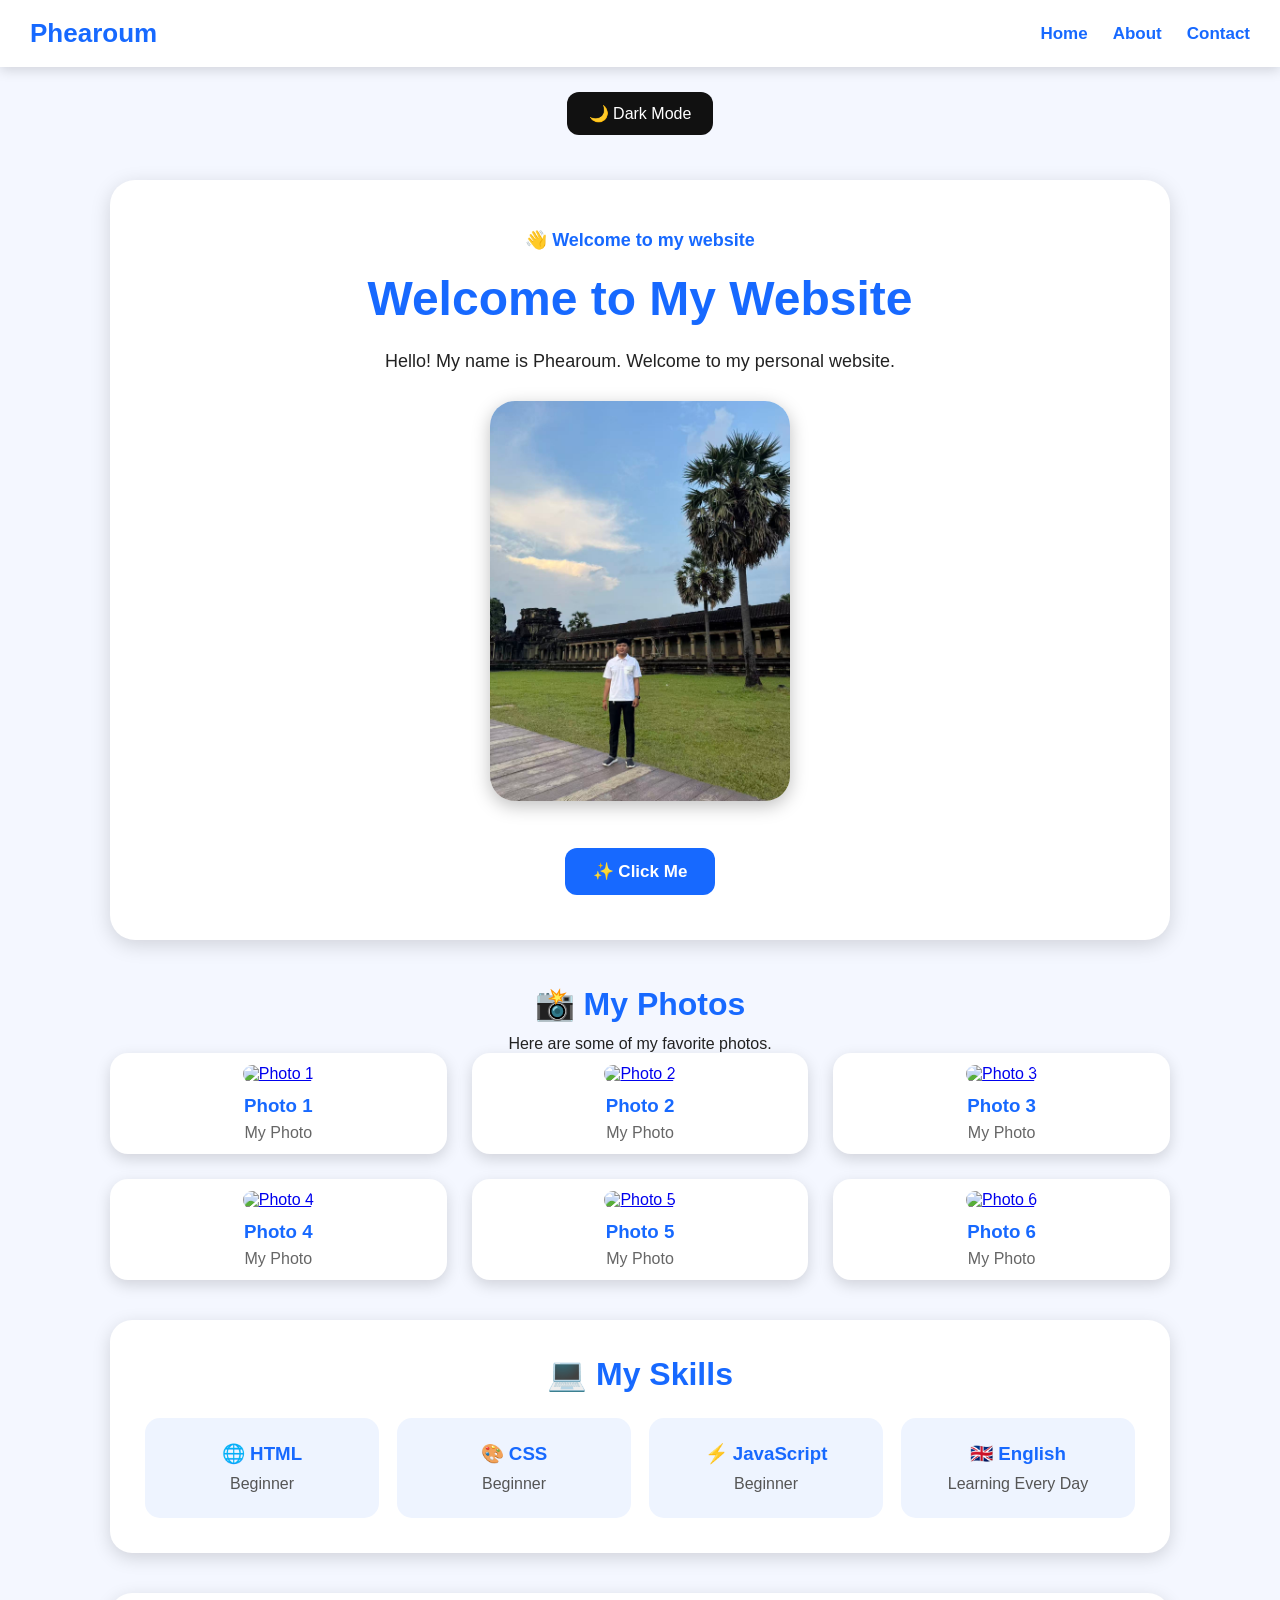
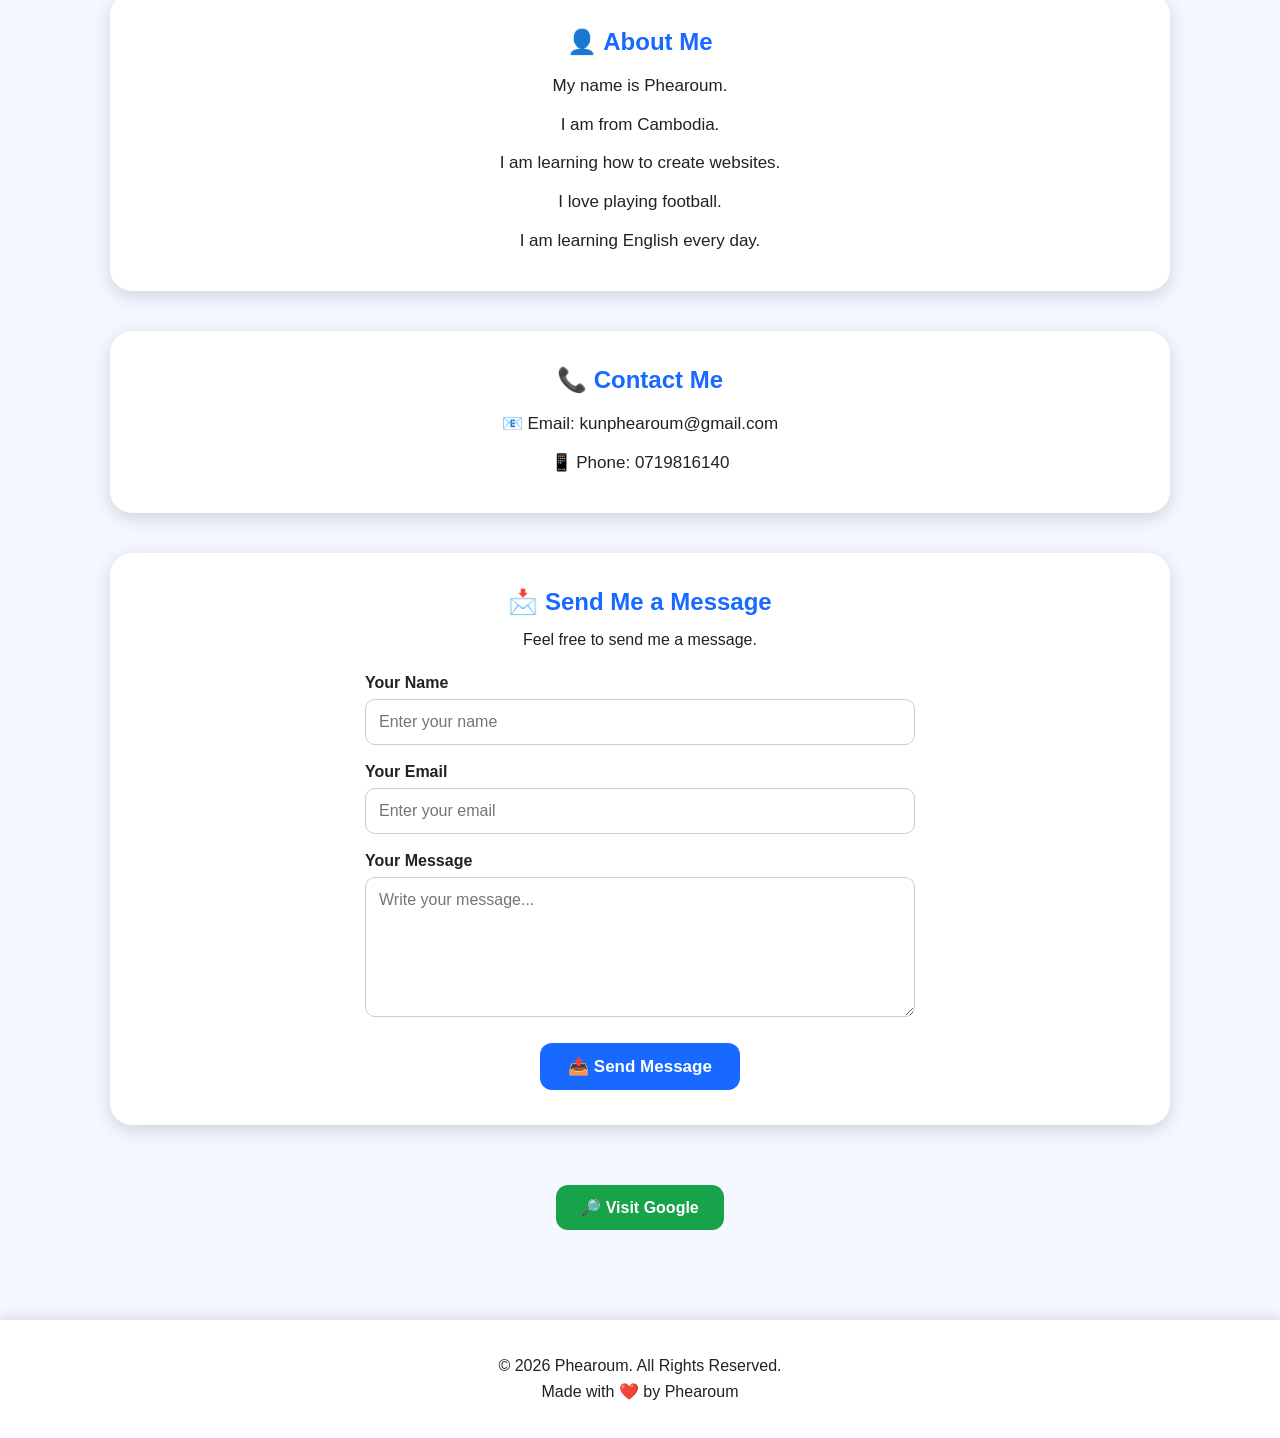
==== index.html @ 8647d12d "Add files via upload" ====
<!DOCTYPE html>
<html lang="en">

<head>
    <meta charset="UTF-8">
    <meta name="viewport" content="width=device-width, initial-scale=1.0">

    <title>Phearoum's Website</title>

    <link rel="stylesheet" href="style.css">
</head>

<body>

    <!-- ================= NAVIGATION ================= -->

    <nav class="navbar">

        <h2 class="logo">Phearoum</h2>

        <div class="nav-links">
            <a href="index.html">Home</a>
            <a href="about.html">About</a>
            <a href="contact.html">Contact</a>
        </div>

    </nav>


    <!-- ================= DARK MODE ================= -->

    <button
        class="dark-button"
        id="darkButton"
        onclick="darkMode()"
    >
        🌙 Dark Mode
    </button>


    <!-- ================= MAIN ================= -->

    <main>


        <!-- ================= HERO ================= -->

        <section class="hero">

            <p class="welcome-text">
                👋 Welcome to my website
            </p>

            <h1 id="title">
                Welcome to My Website
            </h1>

            <p>
                Hello! My name is Phearoum.
                Welcome to my personal website.
            </p>

            <img
                src="photo.jpg"
                alt="Phearoum"
                class="profile-photo"
            >

            <br><br>

            <button
                class="my-button"
                onclick="changeText()"
            >
                ✨ Click Me
            </button>

        </section>


        <!-- ================= PHOTO GALLERY ================= -->

        <section>

            <h2 class="section-title">
                📸 My Photos
            </h2>

            <p>
                Here are some of my favorite photos.
            </p>


            <div class="gallery">


                <!-- Photo 1 -->

                <div class="photo-card">

                    <a
                        href="images/photo1.jpg"
                        target="_blank"
                    >

                        <img
                            src="images/photo1.jpg"
                            alt="Photo 1"
                        >

                    </a>

                    <h3>Photo 1</h3>

                    <p>My Photo</p>

                </div>


                <!-- Photo 2 -->

                <div class="photo-card">

                    <a
                        href="images/photo2.jpg"
                        target="_blank"
                    >

                        <img
                            src="images/photo2.jpg"
                            alt="Photo 2"
                        >

                    </a>

                    <h3>Photo 2</h3>

                    <p>My Photo</p>

                </div>


                <!-- Photo 3 -->

                <div class="photo-card">

                    <a
                        href="images/photo3.jpg"
                        target="_blank"
                    >

                        <img
                            src="images/photo3.jpg"
                            alt="Photo 3"
                        >

                    </a>

                    <h3>Photo 3</h3>

                    <p>My Photo</p>

                </div>


                <!-- Photo 4 -->

                <div class="photo-card">

                    <a
                        href="images/photo4.jpg"
                        target="_blank"
                    >

                        <img
                            src="images/photo4.jpg"
                            alt="Photo 4"
                        >

                    </a>

                    <h3>Photo 4</h3>

                    <p>My Photo</p>

                </div>


                <!-- Photo 5 -->

                <div class="photo-card">

                    <a
                        href="images/photo5.jpg"
                        target="_blank"
                    >

                        <img
                            src="images/photo5.jpg"
                            alt="Photo 5"
                        >

                    </a>

                    <h3>Photo 5</h3>

                    <p>My Photo</p>

                </div>


                <!-- Photo 6 -->

                <div class="photo-card">

                    <a
                        href="images/photo6.jpg"
                        target="_blank"
                    >

                        <img
                            src="images/photo6.jpg"
                            alt="Photo 6"
                        >

                    </a>

                    <h3>Photo 6</h3>

                    <p>My Photo</p>

                </div>


            </div>

        </section>


        <!-- ================= SKILLS ================= -->

        <section class="skills-box">

            <h2 class="section-title">
                💻 My Skills
            </h2>


            <div class="skills">


                <div class="skill">

                    <h3>🌐 HTML</h3>

                    <p>Beginner</p>

                </div>


                <div class="skill">

                    <h3>🎨 CSS</h3>

                    <p>Beginner</p>

                </div>


                <div class="skill">

                    <h3>⚡ JavaScript</h3>

                    <p>Beginner</p>

                </div>


                <div class="skill">

                    <h3>🇬🇧 English</h3>

                    <p>Learning Every Day</p>

                </div>


            </div>

        </section>


        <!-- ================= ABOUT ================= -->

        <section class="about-box">

            <h2>
                👤 About Me
            </h2>

            <p>
                My name is Phearoum.
            </p>

            <p>
                I am from Cambodia.
            </p>

            <p>
                I am learning how to create websites.
            </p>

            <p>
                I love playing football.
            </p>

            <p>
                I am learning English every day.
            </p>

        </section>


        <!-- ================= CONTACT ================= -->

        <section class="contact-box">

            <h2>
                📞 Contact Me
            </h2>

            <p>
                📧 Email: kunphearoum@gmail.com
            </p>

            <p>
                📱 Phone: 0719816140
            </p>

        </section>


        <!-- ================= CONTACT FORM ================= -->

        <section class="form-box">

            <h2>
                📩 Send Me a Message
            </h2>

            <p>
                Feel free to send me a message.
            </p>


            <!-- FORMSPREE FORM -->

            <form
                action="https://formspree.io/f/xwlkllrn"
                method="POST"
            >


                <!-- Name -->

                <label for="name">
                    Your Name
                </label>

                <input
                    type="text"
                    id="name"
                    name="name"
                    placeholder="Enter your name"
                    required
                >


                <!-- Email -->

                <label for="email">
                    Your Email
                </label>

                <input
                    type="email"
                    id="email"
                    name="email"
                    placeholder="Enter your email"
                    required
                >


                <!-- Message -->

                <label for="message">
                    Your Message
                </label>

                <textarea
                    id="message"
                    name="message"
                    placeholder="Write your message..."
                    required
                ></textarea>


                <!-- Send -->

                <button
                    class="send-button"
                    type="submit"
                >
                    📤 Send Message
                </button>


            </form>

        </section>


        <!-- ================= GOOGLE BUTTON ================= -->

        <a
            class="google-button"
            href="https://www.google.com"
            target="_blank"
        >
            🔎 Visit Google
        </a>


    </main>


    <!-- ================= FOOTER ================= -->

    <footer>

        <p>
            © 2026 Phearoum. All Rights Reserved.
        </p>

        <p>
            Made with ❤️ by Phearoum
        </p>

    </footer>


    <!-- ================= JAVASCRIPT ================= -->

    <script>


        /* Change Text */

        function changeText() {

            document.getElementById("title").textContent =
                "Hello Phearoum! 👋";

        }


        /* Dark Mode */

        function darkMode() {

            document.body.classList.toggle("dark-mode");


            const button =
                document.getElementById("darkButton");


            if (
                document.body.classList.contains("dark-mode")
            ) {

                localStorage.setItem(
                    "darkMode",
                    "on"
                );

                button.textContent =
                    "☀️ Light Mode";

            } else {

                localStorage.setItem(
                    "darkMode",
                    "off"
                );

                button.textContent =
                    "🌙 Dark Mode";

            }

        }


        /* Remember Dark Mode */

        if (
            localStorage.getItem("darkMode") === "on"
        ) {

            document.body.classList.add(
                "dark-mode"
            );

            document.getElementById(
                "darkButton"
            ).textContent =
                "☀️ Light Mode";

        }


    </script>


</body>

</html>
---- style.css ----
* {
    box-sizing: border-box;
    margin: 0;
    padding: 0;
}

body {
    font-family: Arial, sans-serif;
    background: #f4f7ff;
    color: #222;
    text-align: center;
    transition: 0.3s;
}

.navbar {
    background: white;
    padding: 18px 30px;
    display: flex;
    justify-content: space-between;
    align-items: center;
    box-shadow: 0 3px 12px rgba(0, 0, 0, 0.15);
    position: sticky;
    top: 0;
    z-index: 100;
}

.logo {
    color: #1769ff;
    font-size: 26px;
}

.nav-links {
    display: flex;
    gap: 25px;
}

.nav-links a {
    color: #1769ff;
    text-decoration: none;
    font-size: 17px;
    font-weight: bold;
    transition: 0.3s;
}

.nav-links a:hover {
    color: red;
    transform: translateY(-2px);
}

.dark-button {
    margin: 25px;
    padding: 12px 22px;
    background: #111;
    color: white;
    border: none;
    border-radius: 12px;
    cursor: pointer;
    font-size: 16px;
    transition: 0.3s;
}

.dark-button:hover {
    transform: scale(1.05);
}

main {
    max-width: 1100px;
    margin: auto;
    padding: 20px;
}

.hero {
    background: white;
    padding: 45px 25px;
    border-radius: 25px;
    box-shadow: 0 5px 20px rgba(0, 0, 0, 0.15);
    margin-bottom: 45px;
}

.welcome-text {
    color: #1769ff;
    font-size: 18px;
    font-weight: bold;
    margin-bottom: 15px;
}

h1 {
    color: #1769ff;
    font-size: 48px;
    margin-bottom: 20px;
}

.hero p {
    font-size: 18px;
    line-height: 1.7;
}

.profile-photo {
    width: 300px;
    max-width: 90%;
    margin: 25px 0;
    border-radius: 25px;
    box-shadow: 0 5px 18px rgba(0, 0, 0, 0.25);
}

.my-button,
.send-button {
    background: #1769ff;
    color: white;
    border: none;
    padding: 13px 28px;
    border-radius: 12px;
    font-size: 17px;
    font-weight: bold;
    cursor: pointer;
    transition: 0.3s;
}

.my-button:hover,
.send-button:hover {
    background: #0046c7;
    transform: scale(1.05);
}

.section-title {
    color: #1769ff;
    font-size: 32px;
    margin-bottom: 12px;
}

.gallery-section {
    margin-bottom: 50px;
}

.gallery-section > p {
    margin-bottom: 25px;
}

.gallery {
    display: grid;
    grid-template-columns: repeat(3, 1fr);
    gap: 25px;
}

.photo-card {
    background: white;
    padding: 12px;
    border-radius: 18px;
    box-shadow: 0 5px 15px rgba(0, 0, 0, 0.15);
    transition: 0.3s;
}

.photo-card:hover {
    transform: translateY(-8px);
}

.photo-card img {
    width: 100%;
    height: 200px;
    object-fit: cover;
    border-radius: 12px;
}

.photo-card h3 {
    margin-top: 12px;
    color: #1769ff;
}

.photo-card p {
    margin-top: 7px;
    color: #666;
}

.skills-box,
.about-box,
.contact-box,
.form-box {
    background: white;
    padding: 35px;
    margin: 40px 0;
    border-radius: 22px;
    box-shadow: 0 5px 18px rgba(0, 0, 0, 0.15);
}

.skills {
    display: grid;
    grid-template-columns: repeat(4, 1fr);
    gap: 18px;
    margin-top: 25px;
}

.skill {
    background: #eef4ff;
    padding: 25px 15px;
    border-radius: 15px;
    transition: 0.3s;
}

.skill:hover {
    transform: translateY(-6px);
}

.skill h3 {
    color: #1769ff;
    margin-bottom: 10px;
}

.skill p {
    color: #555;
}

.about-box p,
.contact-box p {
    font-size: 17px;
    line-height: 1.8;
    margin-top: 8px;
}

.about-box h2,
.contact-box h2,
.form-box h2 {
    color: #1769ff;
    margin-bottom: 15px;
}

.form-box > p {
    margin-bottom: 25px;
}

.form-box form {
    max-width: 550px;
    margin: auto;
    text-align: left;
}

.form-box label {
    display: block;
    margin-top: 18px;
    margin-bottom: 7px;
    font-weight: bold;
}

.form-box input,
.form-box textarea {
    width: 100%;
    padding: 13px;
    border: 1px solid #ccc;
    border-radius: 10px;
    font-size: 16px;
    font-family: Arial, sans-serif;
    outline: none;
}

.form-box input:focus,
.form-box textarea:focus {
    border-color: #1769ff;
}

.form-box textarea {
    height: 140px;
    resize: vertical;
}

.send-button {
    display: block;
    margin: 22px auto 0;
}

#thankYou {
    color: green;
    font-size: 18px;
    font-weight: bold;
    margin-top: 20px;
}

.google-button {
    display: inline-block;
    background: #16a34a;
    color: white;
    padding: 13px 25px;
    margin: 20px 0 40px;
    text-decoration: none;
    border-radius: 12px;
    font-weight: bold;
    transition: 0.3s;
}

.google-button:hover {
    background: #087f35;
    transform: scale(1.05);
}

footer {
    background: white;
    padding: 30px;
    margin-top: 30px;
    box-shadow: 0 -3px 12px rgba(0, 0, 0, 0.12);
}

footer p {
    margin: 7px;
}

.dark-mode {
    background: #181818;
    color: white;
}

.dark-mode .navbar,
.dark-mode .hero,
.dark-mode .photo-card,
.dark-mode .skills-box,
.dark-mode .about-box,
.dark-mode .contact-box,
.dark-mode .form-box,
.dark-mode footer {
    background: #292929;
}

.dark-mode .nav-links a {
    color: #66a3ff;
}

.dark-mode .skill {
    background: #383838;
}

.dark-mode .skill p,
.dark-mode .photo-card p {
    color: #ddd;
}

.dark-mode .form-box input,
.dark-mode .form-box textarea {
    background: #333;
    color: white;
    border-color: #666;
}

.dark-mode h1,
.dark-mode h2,
.dark-mode h3 {
    color: #66a3ff;
}

@media (max-width: 800px) {

    .gallery {
        grid-template-columns: repeat(2, 1fr);
    }

    .skills {
        grid-template-columns: repeat(2, 1fr);
    }

    h1 {
        font-size: 38px;
    }
}

@media (max-width: 550px) {

    .navbar {
        flex-direction: column;
        gap: 15px;
    }

    .nav-links {
        gap: 15px;
    }

    .nav-links a {
        font-size: 15px;
    }

    .gallery {
        grid-template-columns: 1fr;
    }

    .skills {
        grid-template-columns: 1fr;
    }

    h1 {
        font-size: 32px;
    }

    .hero {
        padding: 30px 15px;
    }

    .skills-box,
    .about-box,
    .contact-box,
    .form-box {
        padding: 25px 18px;
    }
}
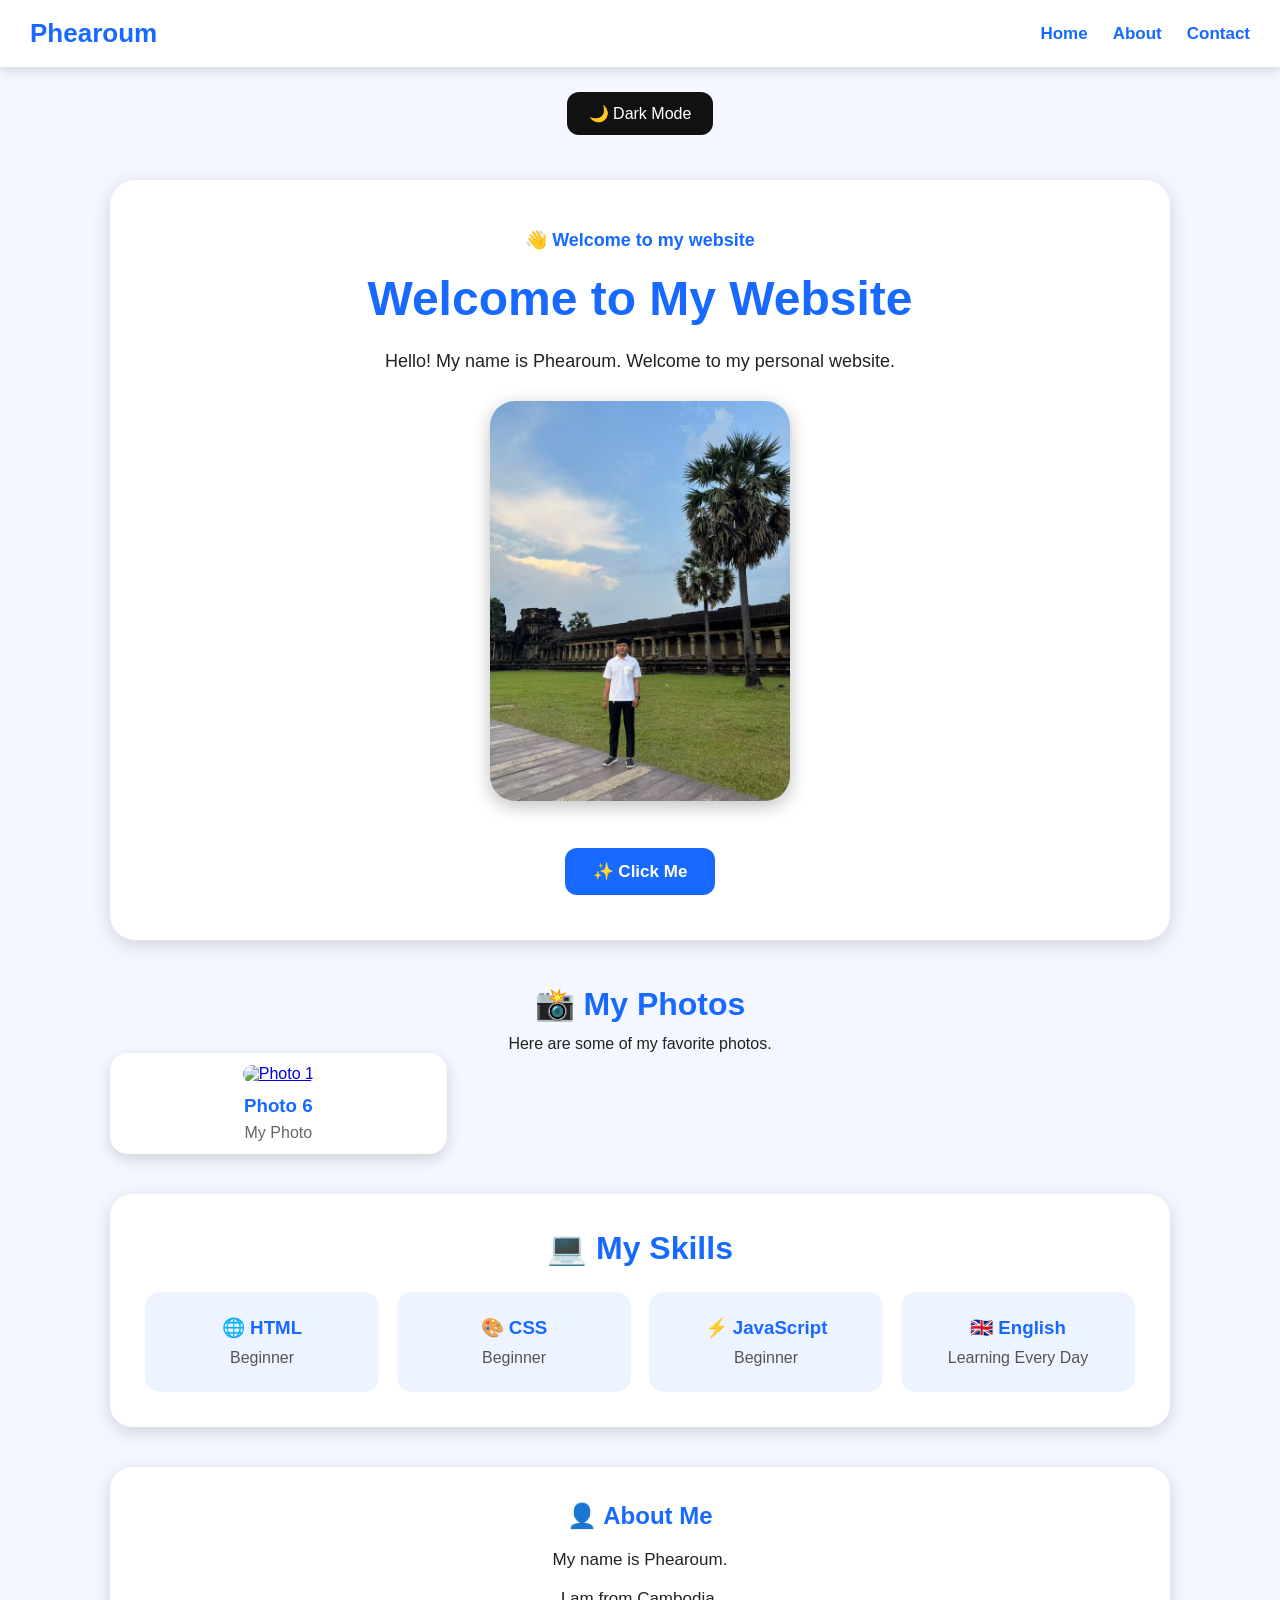
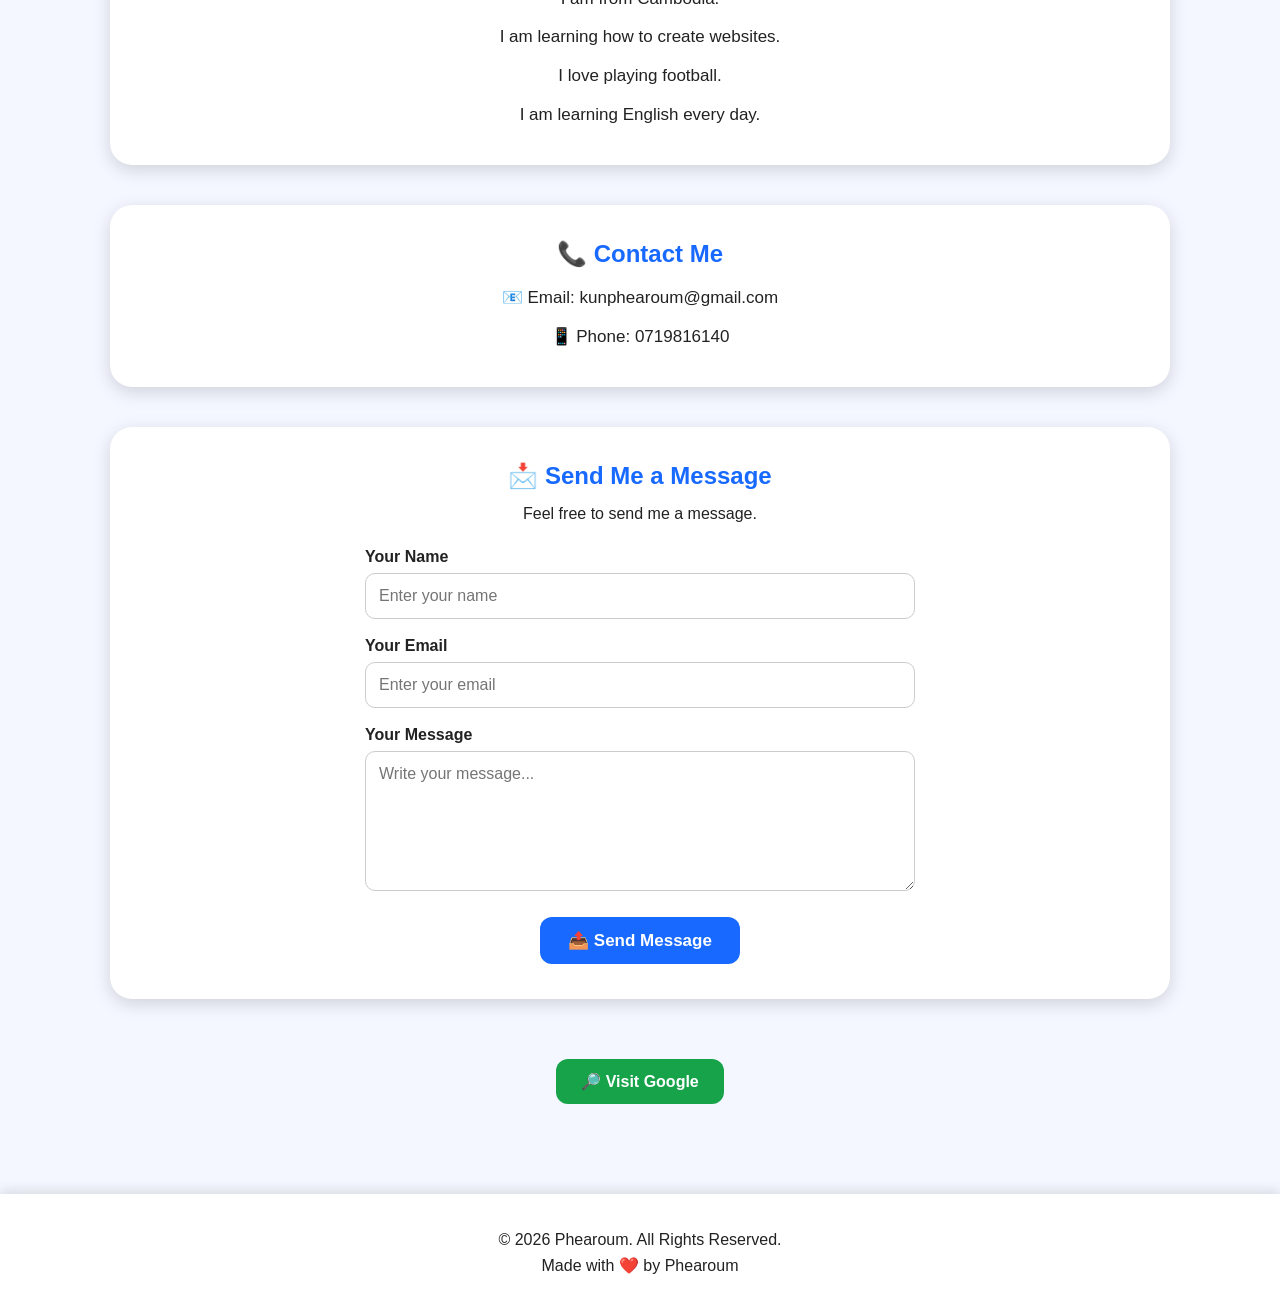
==== commit 12cdd74f: "Fix HTML encoding issues in index.html" ====
--- a/index.html
+++ b/index.html
@@ -12,7 +12,7 @@
 
 <body>
 
-    <!-- ================= NAVIGATION ================= -->
+    <!-- NAVIGATION -->
 
     <nav class="navbar">
 
@@ -27,23 +27,22 @@
     </nav>
 
 
-    <!-- ================= DARK MODE ================= -->
+    <!-- DARK MODE -->
 
     <button
         class="dark-button"
         id="darkButton"
-        onclick="darkMode()"
-    >
+        onclick="darkMode()">
         🌙 Dark Mode
     </button>
 
 
-    <!-- ================= MAIN ================= -->
+    <!-- MAIN -->
 
     <main>
 
 
-        <!-- ================= HERO ================= -->
+        <!-- HERO -->
 
         <section class="hero">
 
@@ -63,24 +62,22 @@
             <img
                 src="photo.jpg"
                 alt="Phearoum"
-                class="profile-photo"
-            >
+                class="profile-photo">
 
             <br><br>
 
             <button
                 class="my-button"
-                onclick="changeText()"
-            >
+                onclick="changeText()">
                 ✨ Click Me
             </button>
 
         </section>
 
 
-        <!-- ================= PHOTO GALLERY ================= -->
-
-        <section>
+        <!-- PHOTO GALLERY -->
+
+        <section class="photo-section">
 
             <h2 class="section-title">
                 📸 My Photos
@@ -94,150 +91,34 @@
             <div class="gallery">
 
 
-                <!-- Photo 1 -->
+                <!-- PHOTO 1 -->
 
                 <div class="photo-card">
 
                     <a
-                        href="images/photo1.jpg"
-                        target="_blank"
-                    >
+                        href="./images/photo1.jpg"
+                        target="_blank">
 
                         <img
-                            src="images/photo1.jpg"
+                            src="./images/photo1.jpg"
                             alt="Photo 1"
-                        >
+                            loading="lazy">
 
                     </a>
 
-                    <h3>Photo 1</h3>
+                    <h3>Photo 6</h3>
 
                     <p>My Photo</p>
 
                 </div>
 
 
-                <!-- Photo 2 -->
-
-                <div class="photo-card">
-
-                    <a
-                        href="images/photo2.jpg"
-                        target="_blank"
-                    >
-
-                        <img
-                            src="images/photo2.jpg"
-                            alt="Photo 2"
-                        >
-
-                    </a>
-
-                    <h3>Photo 2</h3>
-
-                    <p>My Photo</p>
-
-                </div>
-
-
-                <!-- Photo 3 -->
-
-                <div class="photo-card">
-
-                    <a
-                        href="images/photo3.jpg"
-                        target="_blank"
-                    >
-
-                        <img
-                            src="images/photo3.jpg"
-                            alt="Photo 3"
-                        >
-
-                    </a>
-
-                    <h3>Photo 3</h3>
-
-                    <p>My Photo</p>
-
-                </div>
-
-
-                <!-- Photo 4 -->
-
-                <div class="photo-card">
-
-                    <a
-                        href="images/photo4.jpg"
-                        target="_blank"
-                    >
-
-                        <img
-                            src="images/photo4.jpg"
-                            alt="Photo 4"
-                        >
-
-                    </a>
-
-                    <h3>Photo 4</h3>
-
-                    <p>My Photo</p>
-
-                </div>
-
-
-                <!-- Photo 5 -->
-
-                <div class="photo-card">
-
-                    <a
-                        href="images/photo5.jpg"
-                        target="_blank"
-                    >
-
-                        <img
-                            src="images/photo5.jpg"
-                            alt="Photo 5"
-                        >
-
-                    </a>
-
-                    <h3>Photo 5</h3>
-
-                    <p>My Photo</p>
-
-                </div>
-
-
-                <!-- Photo 6 -->
-
-                <div class="photo-card">
-
-                    <a
-                        href="images/photo6.jpg"
-                        target="_blank"
-                    >
-
-                        <img
-                            src="images/photo6.jpg"
-                            alt="Photo 6"
-                        >
-
-                    </a>
-
-                    <h3>Photo 6</h3>
-
-                    <p>My Photo</p>
-
-                </div>
-
-
             </div>
 
         </section>
 
 
-        <!-- ================= SKILLS ================= -->
+        <!-- SKILLS -->
 
         <section class="skills-box">
 
@@ -290,7 +171,7 @@
         </section>
 
 
-        <!-- ================= ABOUT ================= -->
+        <!-- ABOUT -->
 
         <section class="about-box">
 
@@ -321,7 +202,7 @@
         </section>
 
 
-        <!-- ================= CONTACT ================= -->
+        <!-- CONTACT -->
 
         <section class="contact-box">
 
@@ -340,7 +221,7 @@
         </section>
 
 
-        <!-- ================= CONTACT FORM ================= -->
+        <!-- CONTACT FORM -->
 
         <section class="form-box">
 
@@ -353,15 +234,10 @@
             </p>
 
 
-            <!-- FORMSPREE FORM -->
-
             <form
                 action="https://formspree.io/f/xwlkllrn"
-                method="POST"
-            >
-
-
-                <!-- Name -->
+                method="POST">
+
 
                 <label for="name">
                     Your Name
@@ -372,11 +248,8 @@
                     id="name"
                     name="name"
                     placeholder="Enter your name"
-                    required
-                >
-
-
-                <!-- Email -->
+                    required>
+
 
                 <label for="email">
                     Your Email
@@ -387,11 +260,8 @@
                     id="email"
                     name="email"
                     placeholder="Enter your email"
-                    required
-                >
-
-
-                <!-- Message -->
+                    required>
+
 
                 <label for="message">
                     Your Message
@@ -401,16 +271,12 @@
                     id="message"
                     name="message"
                     placeholder="Write your message..."
-                    required
-                ></textarea>
-
-
-                <!-- Send -->
+                    required></textarea>
+
 
                 <button
                     class="send-button"
-                    type="submit"
-                >
+                    type="submit">
                     📤 Send Message
                 </button>
 
@@ -420,21 +286,23 @@
         </section>
 
 
-        <!-- ================= GOOGLE BUTTON ================= -->
+        <!-- GOOGLE BUTTON -->
 
         <a
             class="google-button"
             href="https://www.google.com"
             target="_blank"
-        >
+            rel="noopener noreferrer">
+
             🔎 Visit Google
+
         </a>
 
 
     </main>
 
 
-    <!-- ================= FOOTER ================= -->
+    <!-- FOOTER -->
 
     <footer>
 
@@ -449,12 +317,11 @@
     </footer>
 
 
-    <!-- ================= JAVASCRIPT ================= -->
+    <!-- JAVASCRIPT -->
 
     <script>
 
-
-        /* Change Text */
+        // CHANGE TEXT
 
         function changeText() {
 
@@ -464,12 +331,11 @@
         }
 
 
-        /* Dark Mode */
+        // DARK MODE
 
         function darkMode() {
 
             document.body.classList.toggle("dark-mode");
-
 
             const button =
                 document.getElementById("darkButton");
@@ -502,7 +368,7 @@
         }
 
 
-        /* Remember Dark Mode */
+        // REMEMBER DARK MODE
 
         if (
             localStorage.getItem("darkMode") === "on"
@@ -519,10 +385,9 @@
 
         }
 
-
     </script>
 
 
 </body>
 
-</html>+</html>
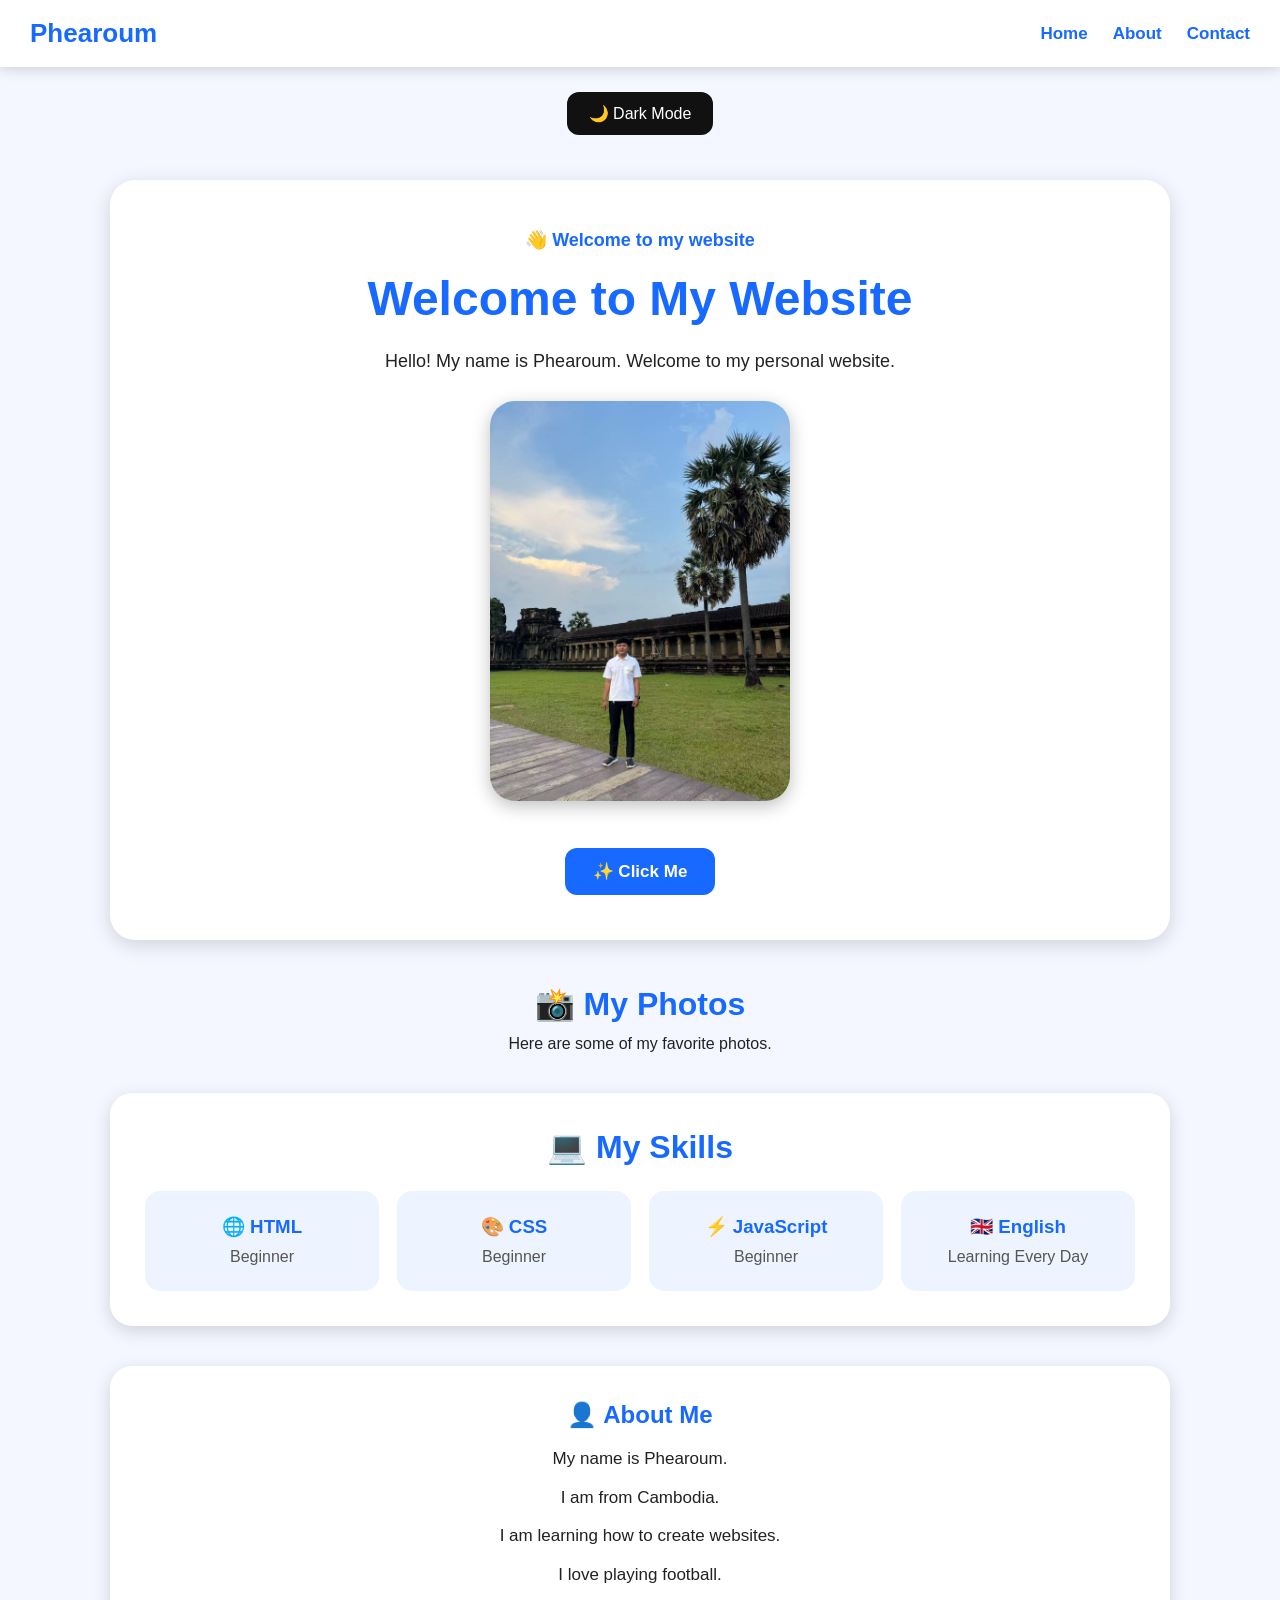
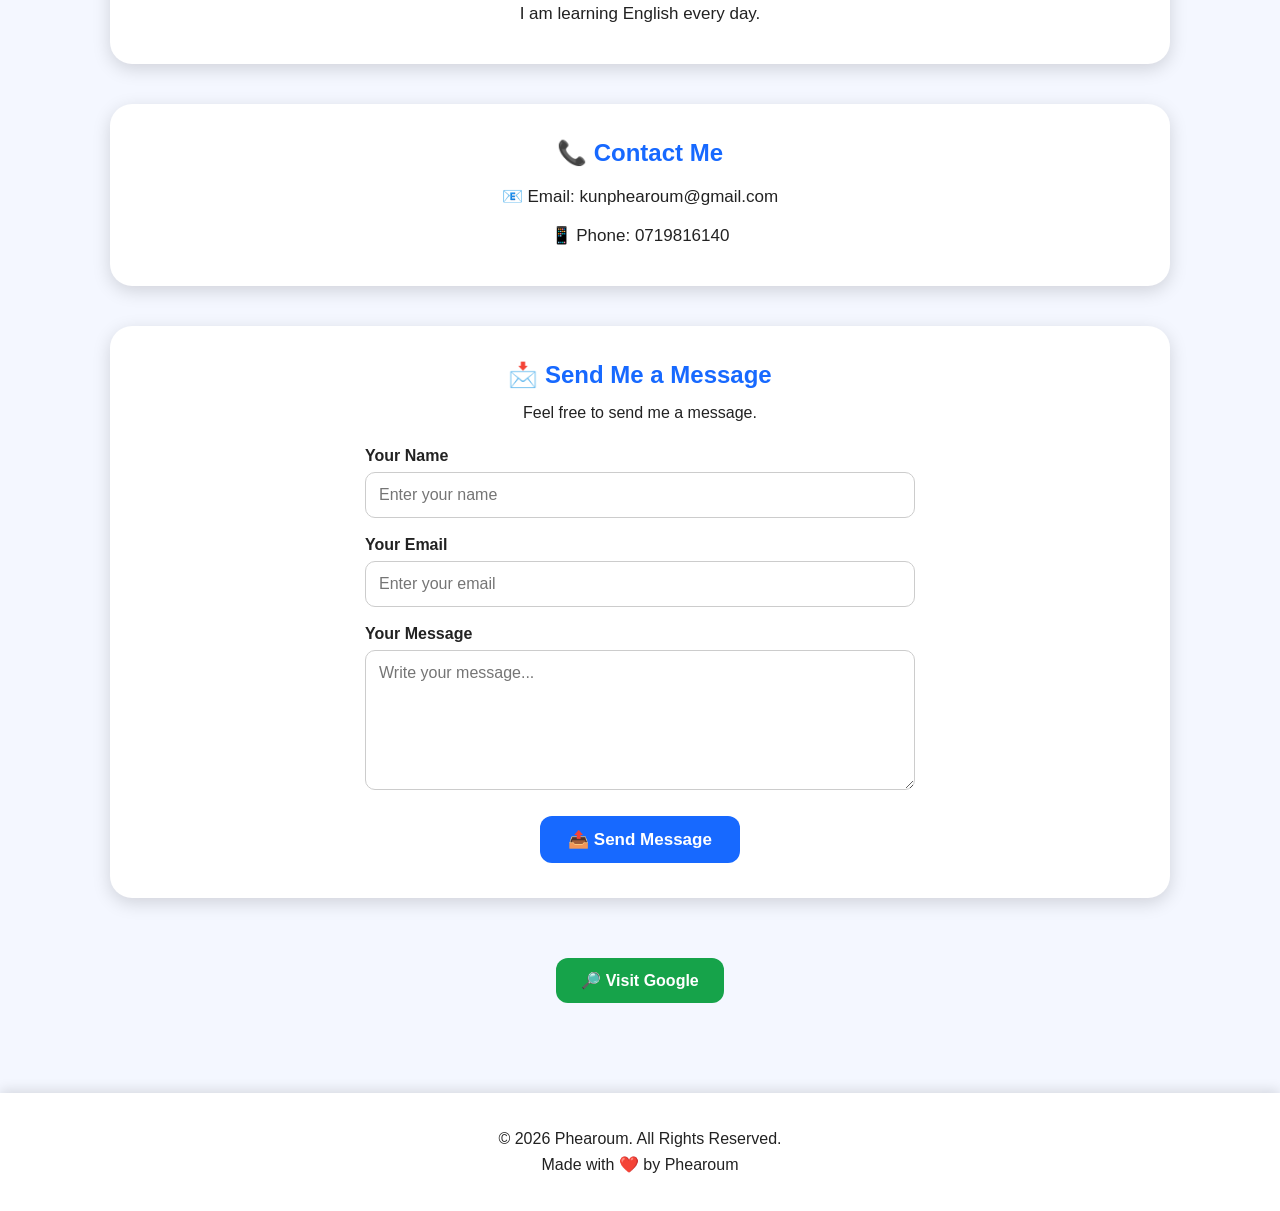
==== commit 798bcb54: "Add files via upload" ====
--- a/index.html
+++ b/index.html
@@ -88,31 +88,6 @@
             </p>
 
 
-            <div class="gallery">
-
-
-                <!-- PHOTO 1 -->
-
-                <div class="photo-card">
-
-                    <a
-                        href="./images/photo1.jpg"
-                        target="_blank">
-
-                        <img
-                            src="./images/photo1.jpg"
-                            alt="Photo 1"
-                            loading="lazy">
-
-                    </a>
-
-                    <h3>Photo 6</h3>
-
-                    <p>My Photo</p>
-
-                </div>
-
-
             </div>
 
         </section>
@@ -390,4 +365,4 @@
 
 </body>
 
-</html>
+</html>
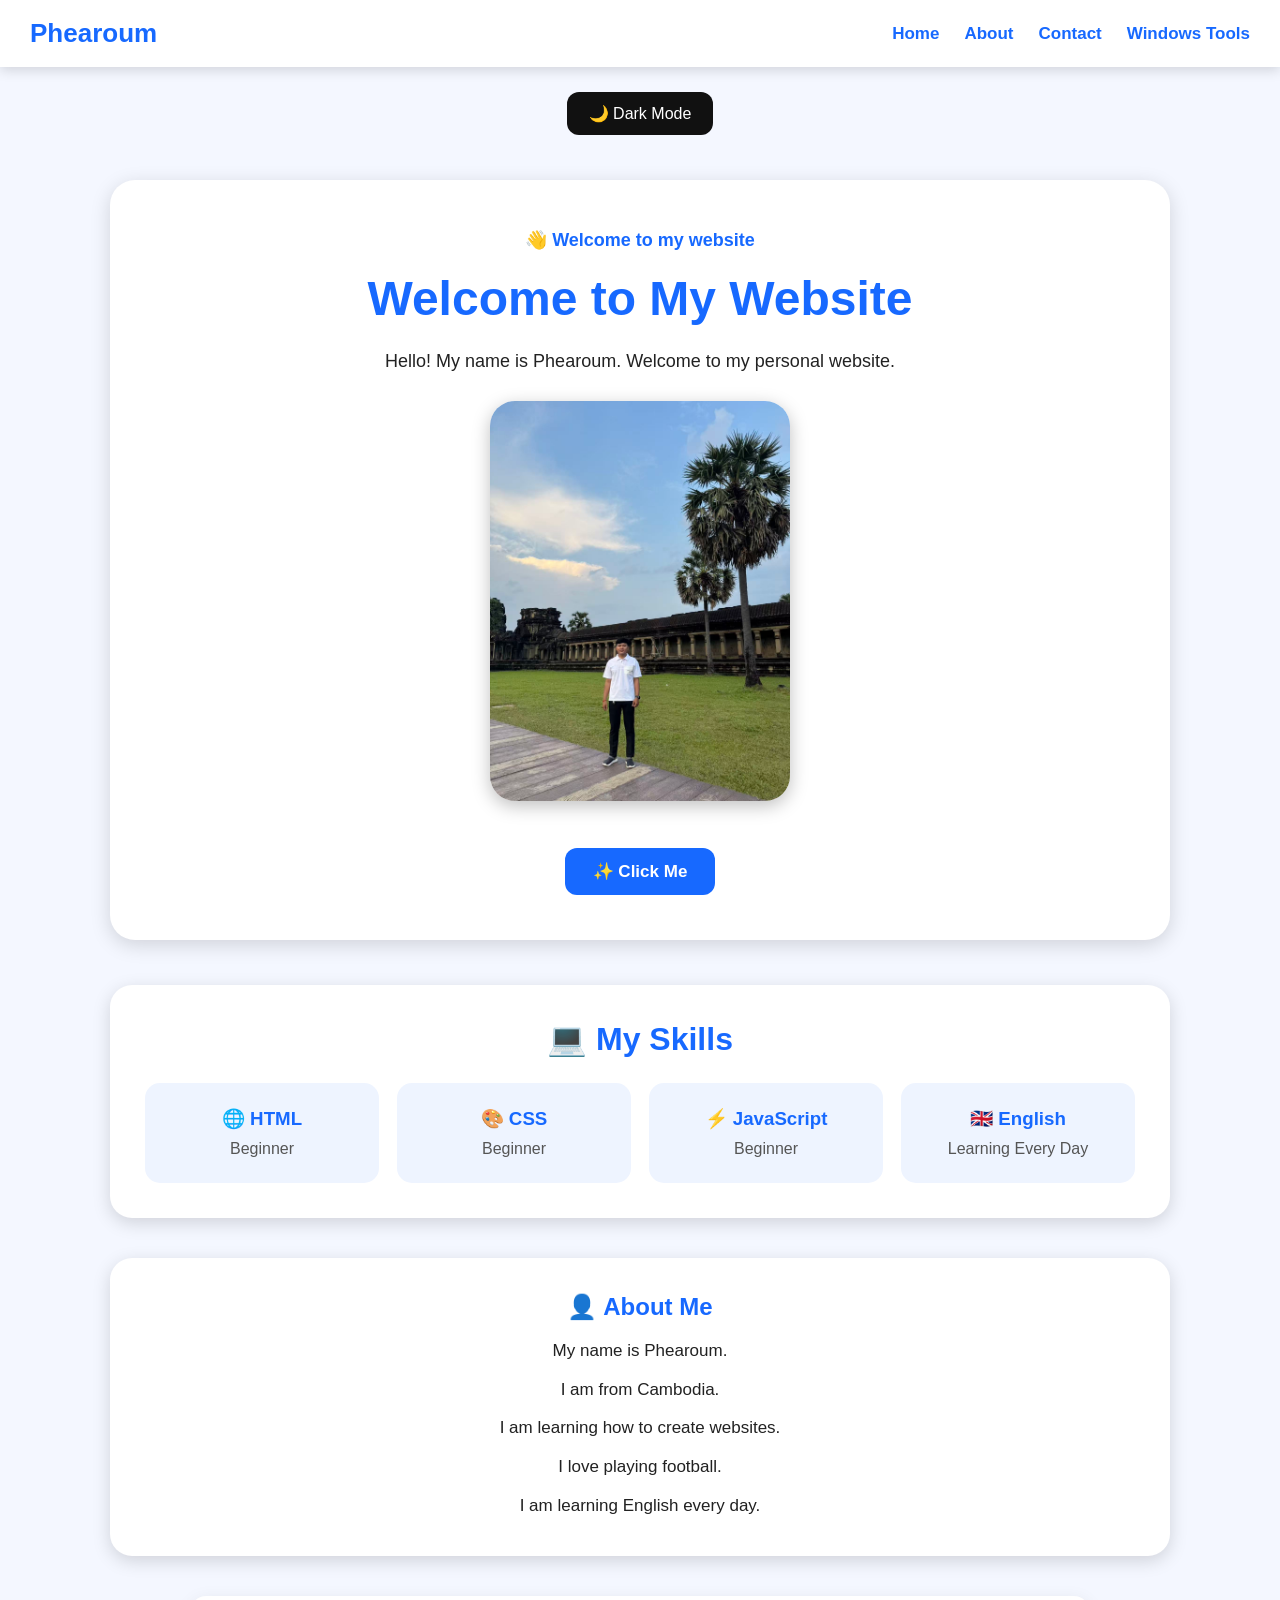
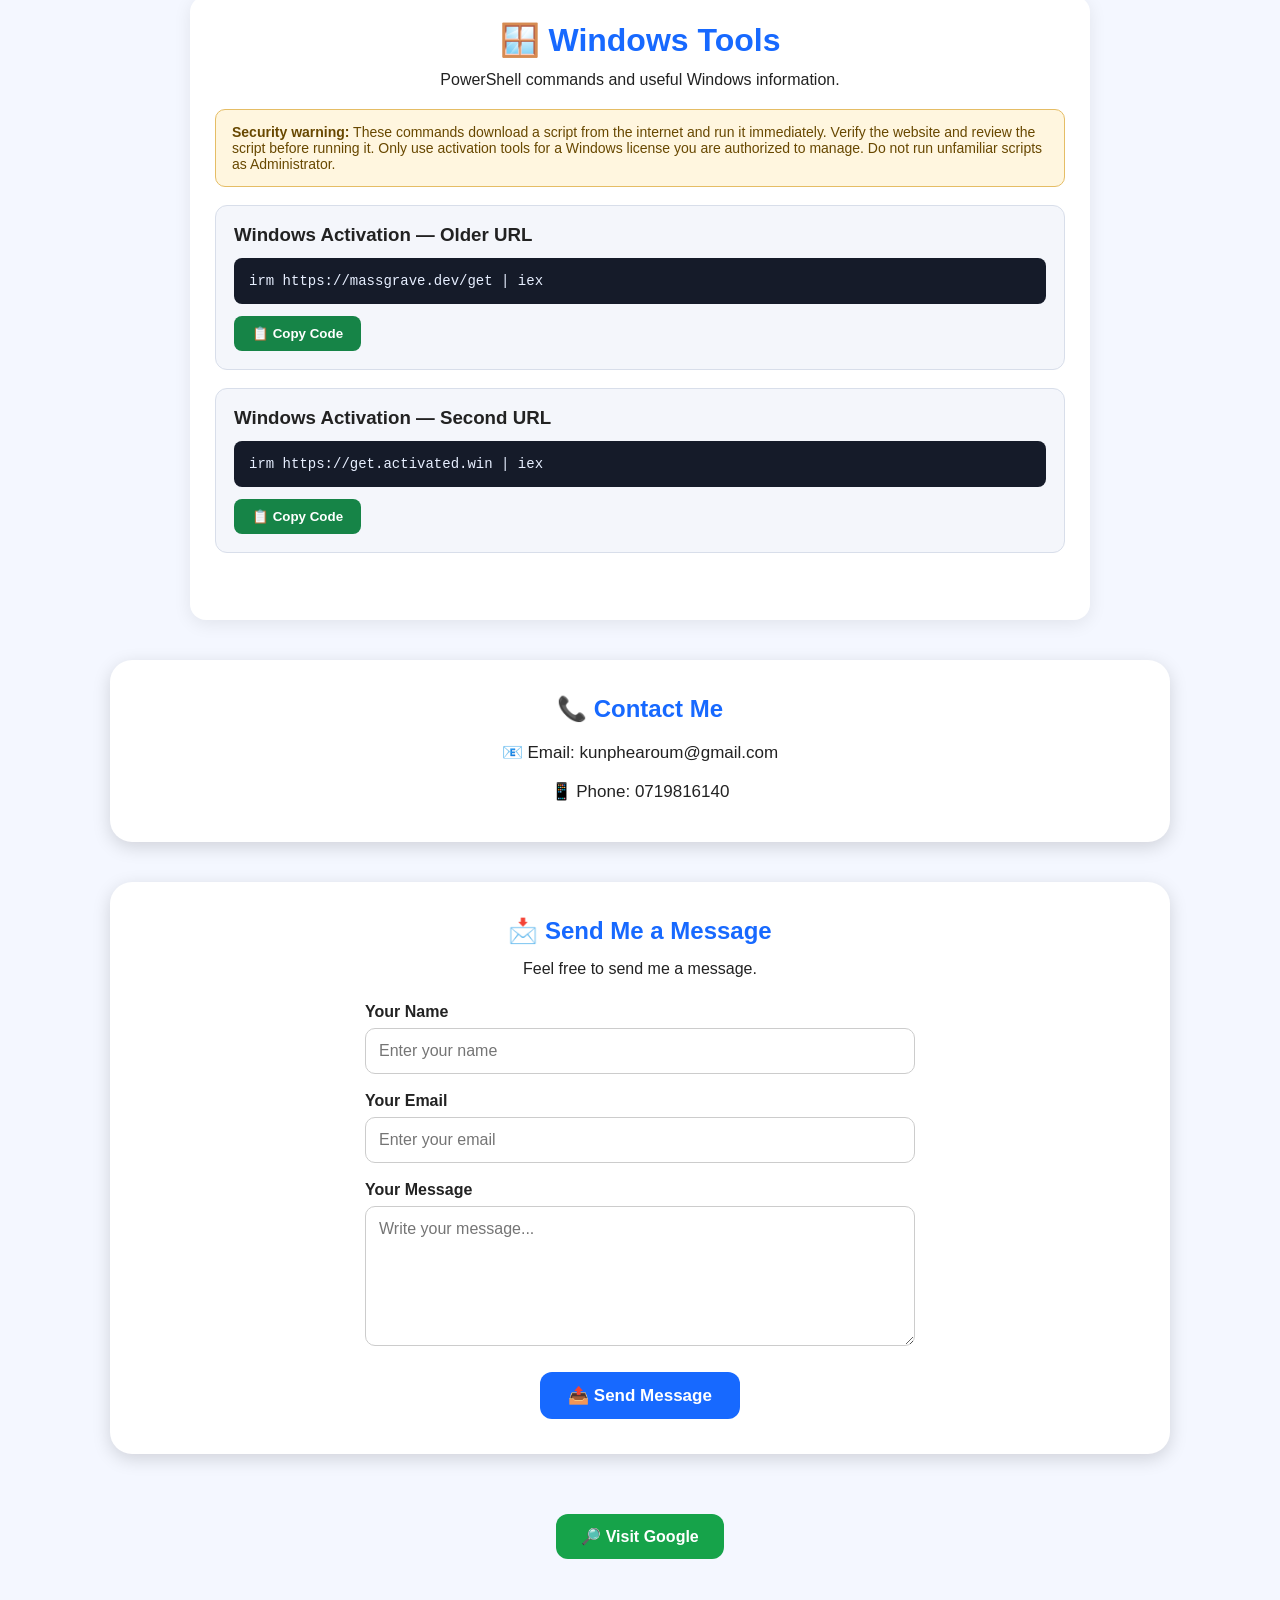
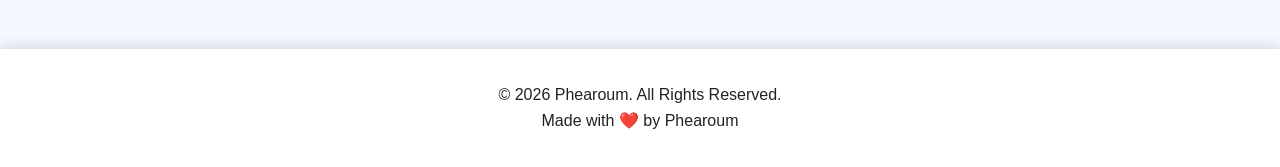
==== commit a9fb3a96: "Add files via upload" ====
--- a/index.html
+++ b/index.html
@@ -1,368 +1,296 @@
-<!DOCTYPE html>
-<html lang="en">
-
-<head>
-    <meta charset="UTF-8">
-    <meta name="viewport" content="width=device-width, initial-scale=1.0">
-
-    <title>Phearoum's Website</title>
-
-    <link rel="stylesheet" href="style.css">
-</head>
-
-<body>
-
-    <!-- NAVIGATION -->
-
-    <nav class="navbar">
-
-        <h2 class="logo">Phearoum</h2>
-
-        <div class="nav-links">
-            <a href="index.html">Home</a>
-            <a href="about.html">About</a>
-            <a href="contact.html">Contact</a>
-        </div>
-
-    </nav>
-
-
-    <!-- DARK MODE -->
-
-    <button
-        class="dark-button"
-        id="darkButton"
-        onclick="darkMode()">
-        🌙 Dark Mode
-    </button>
-
-
-    <!-- MAIN -->
-
-    <main>
-
-
-        <!-- HERO -->
-
-        <section class="hero">
-
-            <p class="welcome-text">
-                👋 Welcome to my website
-            </p>
-
-            <h1 id="title">
-                Welcome to My Website
-            </h1>
-
-            <p>
-                Hello! My name is Phearoum.
-                Welcome to my personal website.
-            </p>
-
-            <img
-                src="photo.jpg"
-                alt="Phearoum"
-                class="profile-photo">
-
-            <br><br>
-
-            <button
-                class="my-button"
-                onclick="changeText()">
-                ✨ Click Me
-            </button>
-
-        </section>
-
-
-        <!-- PHOTO GALLERY -->
-
-        <section class="photo-section">
-
-            <h2 class="section-title">
-                📸 My Photos
-            </h2>
-
-            <p>
-                Here are some of my favorite photos.
-            </p>
-
-
-            </div>
-
-        </section>
-
-
-        <!-- SKILLS -->
-
-        <section class="skills-box">
-
-            <h2 class="section-title">
-                💻 My Skills
-            </h2>
-
-
-            <div class="skills">
-
-
-                <div class="skill">
-
-                    <h3>🌐 HTML</h3>
-
-                    <p>Beginner</p>
-
-                </div>
-
-
-                <div class="skill">
-
-                    <h3>🎨 CSS</h3>
-
-                    <p>Beginner</p>
-
-                </div>
-
-
-                <div class="skill">
-
-                    <h3>⚡ JavaScript</h3>
-
-                    <p>Beginner</p>
-
-                </div>
-
-
-                <div class="skill">
-
-                    <h3>🇬🇧 English</h3>
-
-                    <p>Learning Every Day</p>
-
-                </div>
-
-
-            </div>
-
-        </section>
-
-
-        <!-- ABOUT -->
-
-        <section class="about-box">
-
-            <h2>
-                👤 About Me
-            </h2>
-
-            <p>
-                My name is Phearoum.
-            </p>
-
-            <p>
-                I am from Cambodia.
-            </p>
-
-            <p>
-                I am learning how to create websites.
-            </p>
-
-            <p>
-                I love playing football.
-            </p>
-
-            <p>
-                I am learning English every day.
-            </p>
-
-        </section>
-
-
-        <!-- CONTACT -->
-
-        <section class="contact-box">
-
-            <h2>
-                📞 Contact Me
-            </h2>
-
-            <p>
-                📧 Email: kunphearoum@gmail.com
-            </p>
-
-            <p>
-                📱 Phone: 0719816140
-            </p>
-
-        </section>
-
-
-        <!-- CONTACT FORM -->
-
-        <section class="form-box">
-
-            <h2>
-                📩 Send Me a Message
-            </h2>
-
-            <p>
-                Feel free to send me a message.
-            </p>
-
-
-            <form
-                action="https://formspree.io/f/xwlkllrn"
-                method="POST">
-
-
-                <label for="name">
-                    Your Name
-                </label>
-
-                <input
-                    type="text"
-                    id="name"
-                    name="name"
-                    placeholder="Enter your name"
-                    required>
-
-
-                <label for="email">
-                    Your Email
-                </label>
-
-                <input
-                    type="email"
-                    id="email"
-                    name="email"
-                    placeholder="Enter your email"
-                    required>
-
-
-                <label for="message">
-                    Your Message
-                </label>
-
-                <textarea
-                    id="message"
-                    name="message"
-                    placeholder="Write your message..."
-                    required></textarea>
-
-
-                <button
-                    class="send-button"
-                    type="submit">
-                    📤 Send Message
-                </button>
-
-
-            </form>
-
-        </section>
-
-
-        <!-- GOOGLE BUTTON -->
-
-        <a
-            class="google-button"
-            href="https://www.google.com"
-            target="_blank"
-            rel="noopener noreferrer">
-
-            🔎 Visit Google
-
-        </a>
-
-
-    </main>
-
-
-    <!-- FOOTER -->
-
-    <footer>
-
-        <p>
-            © 2026 Phearoum. All Rights Reserved.
-        </p>
-
-        <p>
-            Made with ❤️ by Phearoum
-        </p>
-
-    </footer>
-
-
-    <!-- JAVASCRIPT -->
-
-    <script>
-
-        // CHANGE TEXT
-
-        function changeText() {
-
-            document.getElementById("title").textContent =
-                "Hello Phearoum! 👋";
-
-        }
-
-
-        // DARK MODE
-
-        function darkMode() {
-
-            document.body.classList.toggle("dark-mode");
-
-            const button =
-                document.getElementById("darkButton");
-
-
-            if (
-                document.body.classList.contains("dark-mode")
-            ) {
-
-                localStorage.setItem(
-                    "darkMode",
-                    "on"
-                );
-
-                button.textContent =
-                    "☀️ Light Mode";
-
-            } else {
-
-                localStorage.setItem(
-                    "darkMode",
-                    "off"
-                );
-
-                button.textContent =
-                    "🌙 Dark Mode";
-
-            }
-
-        }
-
-
-        // REMEMBER DARK MODE
-
-        if (
-            localStorage.getItem("darkMode") === "on"
-        ) {
-
-            document.body.classList.add(
-                "dark-mode"
-            );
-
-            document.getElementById(
-                "darkButton"
-            ).textContent =
-                "☀️ Light Mode";
-
-        }
-
-    </script>
-
-
-</body>
-
-</html>+<!DOCTYPE html>
+<html lang="en">
+<head>
+    <meta charset="UTF-8">
+    <meta name="viewport" content="width=device-width, initial-scale=1.0">
+    <title>Phearoum's Website</title>
+    <link rel="stylesheet" href="style.css">
+
+    <!-- Styles for the new Windows Tools section -->
+    <style>
+        .windows-tools {
+            max-width: 900px;
+            margin: 35px auto;
+            padding: 25px;
+            border-radius: 16px;
+            background: var(--card-bg, #ffffff);
+            color: inherit;
+            box-shadow: 0 4px 18px rgba(0, 0, 0, 0.08);
+        }
+        .windows-tools .section-title { text-align: center; }
+        .windows-tools-intro { text-align: center; margin-bottom: 20px; }
+        .windows-warning {
+            padding: 14px 16px;
+            margin: 18px 0;
+            border: 1px solid #e5bd65;
+            border-radius: 10px;
+            background: #fff6df;
+            color: #684800;
+            text-align: left;
+            font-size: 14px;
+        }
+        .windows-tool-card {
+            margin: 18px 0;
+            padding: 18px;
+            border: 1px solid #d8deea;
+            border-radius: 12px;
+            background: #f4f6fb;
+            text-align: left;
+        }
+        .windows-tool-card h3 { margin: 0 0 12px; }
+        .windows-tool-card pre {
+            overflow-x: auto;
+            padding: 15px;
+            border-radius: 8px;
+            background: #151b29;
+            color: #e7efff;
+            white-space: pre;
+        }
+        .windows-tool-card code {
+            font-family: Consolas, "Courier New", monospace;
+            font-size: 14px;
+        }
+        .copy-code-button {
+            margin-top: 12px;
+            padding: 10px 18px;
+            border: 0;
+            border-radius: 8px;
+            background: #168447;
+            color: #fff;
+            font-weight: bold;
+            cursor: pointer;
+        }
+        .copy-code-button:hover { background: #106b38; }
+        .copy-status {
+            min-height: 24px;
+            margin-top: 10px;
+            color: #168447;
+            text-align: center;
+            font-weight: bold;
+        }
+        body.dark-mode .windows-tools { background: #222938; }
+        body.dark-mode .windows-tool-card {
+            background: #2d3749;
+            border-color: #465269;
+        }
+        body.dark-mode .windows-warning {
+            background: #3a301d;
+            color: #ffe2a0;
+            border-color: #715b2b;
+        }
+        @media (max-width: 600px) {
+            .windows-tools { padding: 18px 14px; margin: 22px 10px; }
+            .windows-tool-card { padding: 14px; }
+        }
+    </style>
+</head>
+
+<body>
+
+    <!-- NAVIGATION -->
+    <nav class="navbar">
+        <h2 class="logo">Phearoum</h2>
+        <div class="nav-links">
+            <a href="index.html">Home</a>
+            <a href="about.html">About</a>
+            <a href="contact.html">Contact</a>
+            <a href="#windows-tools">Windows Tools</a>
+        </div>
+    </nav>
+
+    <!-- DARK MODE -->
+    <button class="dark-button" id="darkButton" onclick="darkMode()" type="button">
+        🌙 Dark Mode
+    </button>
+
+    <!-- MAIN -->
+    <main>
+
+        <!-- HERO -->
+        <section class="hero">
+            <p class="welcome-text">👋 Welcome to my website</p>
+            <h1 id="title">Welcome to My Website</h1>
+            <p>
+                Hello! My name is Phearoum.
+                Welcome to my personal website.
+            </p>
+            <img src="photo.jpg" alt="Phearoum" class="profile-photo">
+            <br><br>
+            <button class="my-button" onclick="changeText()" type="button">
+                ✨ Click Me
+            </button>
+        </section>
+
+        <!--  -->
+        <section class="photo-section">
+            <h2 class="section-title"> </h2>
+            <p> </p>
+
+            <div class="photo-gallery">
+                
+            </div>
+            <p class="gallery-note">
+               
+            </p>
+        </section>
+
+        <!-- SKILLS -->
+        <section class="skills-box">
+            <h2 class="section-title">💻 My Skills</h2>
+            <div class="skills">
+                <div class="skill"><h3>🌐 HTML</h3><p>Beginner</p></div>
+                <div class="skill"><h3>🎨 CSS</h3><p>Beginner</p></div>
+                <div class="skill"><h3>⚡ JavaScript</h3><p>Beginner</p></div>
+                <div class="skill"><h3>🇬🇧 English</h3><p>Learning Every Day</p></div>
+            </div>
+        </section>
+
+        <!-- ABOUT -->
+        <section class="about-box">
+            <h2>👤 About Me</h2>
+            <p>My name is Phearoum.</p>
+            <p>I am from Cambodia.</p>
+            <p>I am learning how to create websites.</p>
+            <p>I love playing football.</p>
+            <p>I am learning English every day.</p>
+        </section>
+
+        <!-- WINDOWS TOOLS -->
+        <section class="windows-tools" id="windows-tools">
+            <h2 class="section-title">🪟 Windows Tools</h2>
+            <p class="windows-tools-intro">
+                PowerShell commands and useful Windows information.
+            </p>
+
+            <div class="windows-warning">
+                <strong>Security warning:</strong>
+                These commands download a script from the internet and run it immediately.
+                Verify the website and review the script before running it. Only use
+                activation tools for a Windows license you are authorized to manage.
+                Do not run unfamiliar scripts as Administrator.
+            </div>
+
+            <article class="windows-tool-card">
+                <h3>Windows Activation — Older URL</h3>
+                <pre><code id="command1">irm https://massgrave.dev/get | iex</code></pre>
+                <button class="copy-code-button" type="button"
+                    onclick="copyCommand('command1', this)">📋 Copy Code</button>
+            </article>
+
+            <article class="windows-tool-card">
+                <h3>Windows Activation — Second URL</h3>
+                <pre><code id="command2">irm https://get.activated.win | iex</code></pre>
+                <button class="copy-code-button" type="button"
+                    onclick="copyCommand('command2', this)">📋 Copy Code</button>
+            </article>
+
+            <p class="copy-status" id="copyStatus" role="status" aria-live="polite"></p>
+        </section>
+
+        <!-- CONTACT -->
+        <section class="contact-box">
+            <h2>📞 Contact Me</h2>
+            <p>📧 Email: kunphearoum@gmail.com</p>
+            <p>📱 Phone: 0719816140</p>
+        </section>
+
+        <!-- CONTACT FORM -->
+        <section class="form-box">
+            <h2>📩 Send Me a Message</h2>
+            <p>Feel free to send me a message.</p>
+            <form action="https://formspree.io/f/xwlkllrn" method="POST">
+                <label for="name">Your Name</label>
+                <input type="text" id="name" name="name"
+                    placeholder="Enter your name" required>
+
+                <label for="email">Your Email</label>
+                <input type="email" id="email" name="email"
+                    placeholder="Enter your email" required>
+
+                <label for="message">Your Message</label>
+                <textarea id="message" name="message"
+                    placeholder="Write your message..." required></textarea>
+
+                <button class="send-button" type="submit">📤 Send Message</button>
+            </form>
+        </section>
+
+        <!-- GOOGLE BUTTON -->
+        <a class="google-button" href="https://www.google.com"
+            target="_blank" rel="noopener noreferrer">
+            🔎 Visit Google
+        </a>
+
+    </main>
+
+    <!-- FOOTER -->
+    <footer>
+        <p>© 2026 Phearoum. All Rights Reserved.</p>
+        <p>Made with ❤️ by Phearoum</p>
+    </footer>
+
+    <!-- JAVASCRIPT -->
+    <script>
+        // CHANGE TEXT
+        function changeText() {
+            document.getElementById("title").textContent = "Hello Phearoum! 👋";
+        }
+
+        // DARK MODE
+        function darkMode() {
+            document.body.classList.toggle("dark-mode");
+
+            const button = document.getElementById("darkButton");
+            const isDark = document.body.classList.contains("dark-mode");
+
+            localStorage.setItem("darkMode", isDark ? "on" : "off");
+            button.textContent = isDark ? "☀️ Light Mode" : "🌙 Dark Mode";
+        }
+
+        // RESTORE SAVED DARK MODE
+        if (localStorage.getItem("darkMode") === "on") {
+            document.body.classList.add("dark-mode");
+            document.getElementById("darkButton").textContent = "☀️ Light Mode";
+        }
+
+        // COPY WINDOWS COMMAND
+        async function copyCommand(elementId, button) {
+            const codeElement = document.getElementById(elementId);
+            const status = document.getElementById("copyStatus");
+
+            if (!codeElement) return;
+
+            const command = codeElement.textContent.trim();
+
+            try {
+                await navigator.clipboard.writeText(command);
+                status.textContent = "✅ Code copied successfully!";
+            } catch (error) {
+                // Fallback for browsers that block the Clipboard API
+                const temporaryInput = document.createElement("textarea");
+                temporaryInput.value = command;
+                temporaryInput.style.position = "fixed";
+                temporaryInput.style.opacity = "0";
+                document.body.appendChild(temporaryInput);
+                temporaryInput.select();
+
+                try {
+                    document.execCommand("copy");
+                    status.textContent = "✅ Code copied successfully!";
+                } catch (fallbackError) {
+                    status.textContent = "Copy failed. Please select and copy the code manually.";
+                }
+
+                temporaryInput.remove();
+            }
+
+            const originalText = button.textContent;
+            button.textContent = "✅ Copied!";
+            window.setTimeout(() => {
+                button.textContent = originalText;
+            }, 1800);
+        }
+    </script>
+
+</body>
+</html>
